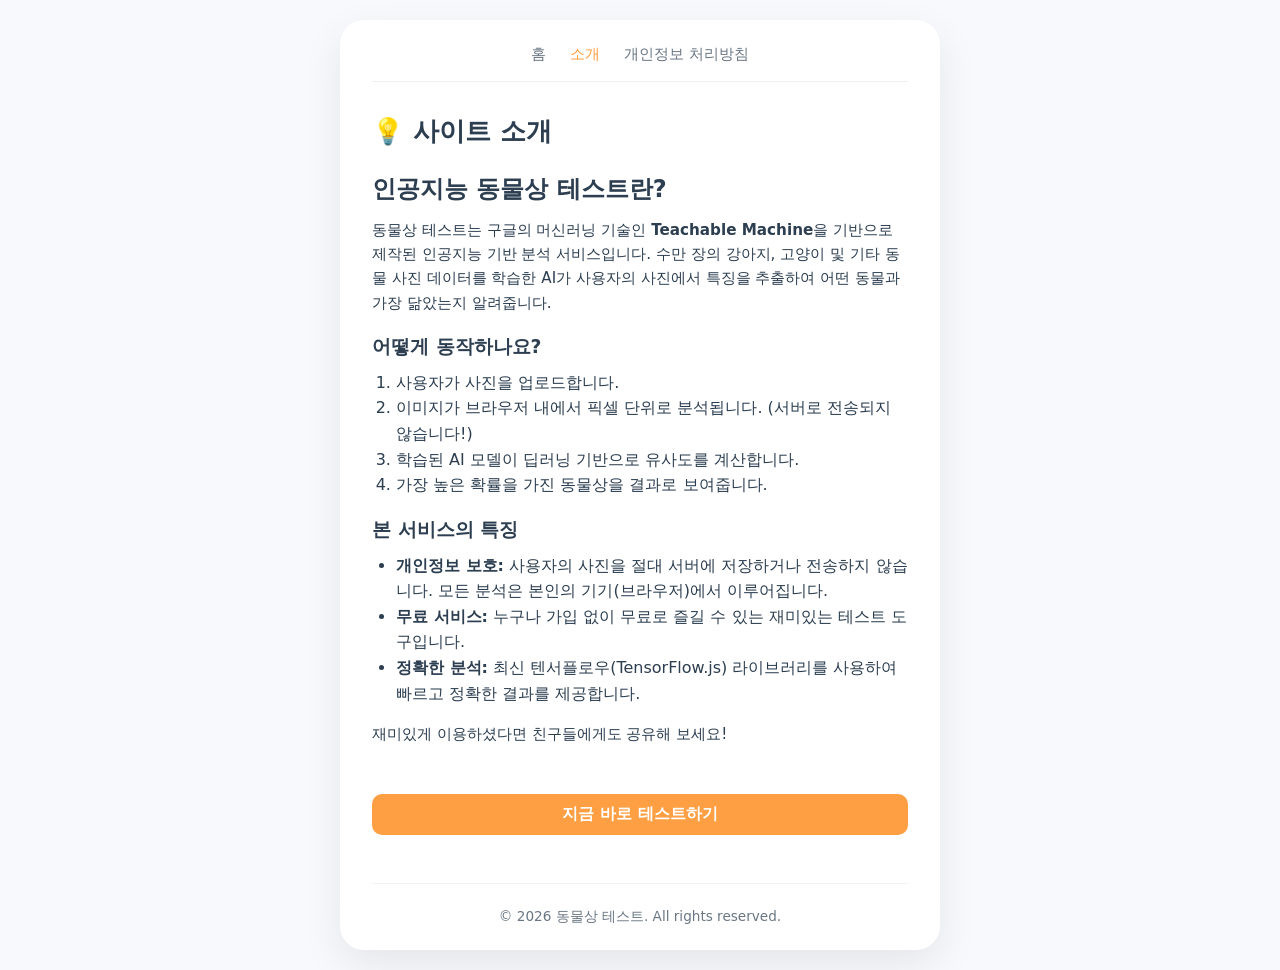
==== about.html @ b1c11bd7 "chore: optimize site for Google AdSense approval" ====
<!DOCTYPE html>
<html lang="ko">
<head>
  <meta charset="UTF-8">
  <meta name="viewport" content="width=device-width, initial-scale=1.0">
  <title>소개 - 동물상 테스트</title>
  <link href="./style.css" rel="stylesheet">
</head>
<body class="light-mode">
  <div class="container">
    <nav class="nav-bar">
      <a href="./index.html" class="nav-link">홈</a>
      <a href="./about.html" class="nav-link active">소개</a>
      <a href="./privacy.html" class="nav-link">개인정보 처리방침</a>
    </nav>
    <header>
      <h1>💡 사이트 소개</h1>
    </header>
    <main class="content-page" style="text-align: left;">
      <h2>인공지능 동물상 테스트란?</h2>
      <p>동물상 테스트는 구글의 머신러닝 기술인 <strong>Teachable Machine</strong>을 기반으로 제작된 인공지능 기반 분석 서비스입니다. 수만 장의 강아지, 고양이 및 기타 동물 사진 데이터를 학습한 AI가 사용자의 사진에서 특징을 추출하여 어떤 동물과 가장 닮았는지 알려줍니다.</p>

      <h3>어떻게 동작하나요?</h3>
      <ol>
        <li>사용자가 사진을 업로드합니다.</li>
        <li>이미지가 브라우저 내에서 픽셀 단위로 분석됩니다. (서버로 전송되지 않습니다!)</li>
        <li>학습된 AI 모델이 딥러닝 기반으로 유사도를 계산합니다.</li>
        <li>가장 높은 확률을 가진 동물상을 결과로 보여줍니다.</li>
      </ol>

      <h3>본 서비스의 특징</h3>
      <ul>
        <li><strong>개인정보 보호:</strong> 사용자의 사진을 절대 서버에 저장하거나 전송하지 않습니다. 모든 분석은 본인의 기기(브라우저)에서 이루어집니다.</li>
        <li><strong>무료 서비스:</strong> 누구나 가입 없이 무료로 즐길 수 있는 재미있는 테스트 도구입니다.</li>
        <li><strong>정확한 분석:</strong> 최신 텐서플로우(TensorFlow.js) 라이브러리를 사용하여 빠르고 정확한 결과를 제공합니다.</li>
      </ul>

      <p style="margin-top: 1rem;">재미있게 이용하셨다면 친구들에게도 공유해 보세요!</p>

      <a href="./index.html" class="btn-retry" style="display: inline-block; margin-top: 2rem; text-decoration: none; text-align: center; width: 100%;">지금 바로 테스트하기</a>
    </main>
    <footer class="site-footer">
      <p>&copy; 2026 동물상 테스트. All rights reserved.</p>
    </footer>
  </div>
</body>
</html>
---- style.css ----
:root {
  --bg-color: #f7f9fc;
  --container-bg: #ffffff;
  --text-color: #2c3e50;
  --primary-color: #ff9f43;
  --primary-hover: #ee5253;
  --accent-color: #1dd1a1;
  --shadow: rgba(0, 0, 0, 0.08);
  --progress-bg: #ecf0f1;
}

.dark-mode {
  --bg-color: #1e272e;
  --container-bg: #2f3542;
  --text-color: #f1f2f6;
  --primary-color: #feca57;
  --primary-hover: #ff9f43;
  --accent-color: #55efc4;
  --shadow: rgba(0, 0, 0, 0.3);
  --progress-bg: #57606f;
}

* {
  box-sizing: border-box;
  margin: 0;
  padding: 0;
  transition: background-color 0.3s, color 0.3s;
}

body {
  font-family: 'Pretendard', -apple-system, BlinkMacSystemFont, system-ui, Roboto, sans-serif;
  background-color: var(--bg-color);
  color: var(--text-color);
  display: flex;
  justify-content: center;
  align-items: center;
  min-height: 100vh;
  padding: 20px;
}

.container {
  background-color: var(--container-bg);
  padding: 1.5rem 2rem;
  border-radius: 24px;
  box-shadow: 0 15px 40px var(--shadow);
  width: 100%;
  max-width: 600px;
  text-align: center;
}

/* Navigation */
.nav-bar {
  display: flex;
  justify-content: center;
  gap: 1.5rem;
  margin-bottom: 2rem;
  padding-bottom: 1rem;
  border-bottom: 1px solid var(--progress-bg);
}

.nav-link {
  text-decoration: none;
  color: var(--text-color);
  font-weight: 500;
  font-size: 0.95rem;
  opacity: 0.7;
}

.nav-link:hover, .nav-link.active {
  opacity: 1;
  color: var(--primary-color);
}

header {
  display: flex;
  justify-content: space-between;
  align-items: center;
  margin-bottom: 1.5rem;
}

h1 {
  font-size: 1.6rem;
}

.subtitle {
  font-size: 1rem;
  opacity: 0.8;
  margin-bottom: 1.5rem;
}

/* Ad Placeholder */
.ad-placeholder {
  background-color: var(--progress-bg);
  border-radius: 12px;
  display: flex;
  justify-content: center;
  align-items: center;
  margin: 1.5rem 0;
  min-height: 100px;
  border: 1px dashed #ccc;
}

.btn-theme {
  padding: 6px 12px;
  border: none;
  border-radius: 10px;
  background-color: var(--bg-color);
  color: var(--text-color);
  cursor: pointer;
  font-size: 0.85rem;
}

.upload-container {
  width: 100%;
  aspect-ratio: 4 / 3;
  border: 3px dashed #cbd5e0;
  border-radius: 20px;
  display: flex;
  justify-content: center;
  align-items: center;
  cursor: pointer;
  position: relative;
  overflow: hidden;
}

#image-preview {
  width: 100%;
  height: 100%;
  object-fit: contain;
  background-color: #000;
}

.loading { margin-top: 1rem; }
.spinner {
  width: 30px; height: 30px;
  border: 4px solid var(--progress-bg);
  border-top-color: var(--primary-color);
  border-radius: 50%;
  margin: 0 auto 10px;
  animation: spin 1s linear infinite;
}

@keyframes spin { to { transform: rotate(360deg); } }

.result-section { margin-top: 2rem; }
#result-title { font-size: 1.8rem; margin-bottom: 1.5rem; color: var(--primary-color); }

.bar-container { margin-bottom: 12px; text-align: left; }
.bar-label { display: flex; justify-content: space-between; margin-bottom: 4px; font-weight: 600; font-size: 0.85rem; }
.bar-outer { width: 100%; height: 16px; background-color: var(--progress-bg); border-radius: 8px; overflow: hidden; }
.bar-inner { height: 100%; border-radius: 8px; transition: width 0.8s ease-out; }

.dog-bar { background-color: #ff9f43; }
.cat-bar { background-color: #54a0ff; }
.others-bar { background-color: #1dd1a1; }

.btn-retry {
  padding: 10px 24px;
  font-size: 1rem;
  font-weight: bold;
  border: none;
  border-radius: 10px;
  background-color: var(--primary-color);
  color: white;
  cursor: pointer;
}

/* Content Pages */
.content-page h2 { margin-top: 1.5rem; margin-bottom: 0.8rem; }
.content-page h3 { margin-top: 1.2rem; margin-bottom: 0.6rem; }
.content-page p { line-height: 1.6; margin-bottom: 1rem; font-size: 0.95rem; }
.content-page ul, .content-page ol { margin-left: 1.5rem; margin-bottom: 1rem; line-height: 1.6; }

/* Info Section (Index) */
.info-section {
  text-align: left;
  margin-top: 3rem;
  padding: 1.5rem;
  background-color: var(--bg-color);
  border-radius: 16px;
}
.info-section h2 { font-size: 1.3rem; margin-bottom: 1rem; }
.info-section h3 { font-size: 1.1rem; margin-top: 1.2rem; margin-bottom: 0.6rem; }
.info-section p, .info-section li { font-size: 0.9rem; line-height: 1.6; opacity: 0.9; }

/* Contact Section */
.contact-section { margin-top: 2rem; text-align: left; border-top: 1px solid var(--progress-bg); padding-top: 1.5rem; }
.form-group { margin-bottom: 0.8rem; }
.form-group label { display: block; font-size: 0.8rem; margin-bottom: 0.3rem; }
.form-group input, .form-group textarea {
  width: 100%; padding: 0.7rem; border: 1px solid #ddd; border-radius: 8px;
  background-color: var(--bg-color); color: var(--text-color); font-family: inherit;
}
.btn-submit { width: 100%; padding: 0.8rem; border: none; border-radius: 8px; background-color: #2ecc71; color: white; cursor: pointer; font-weight: bold; }

/* Footer */
.site-footer {
  margin-top: 3rem;
  padding-top: 1.5rem;
  border-top: 1px solid var(--progress-bg);
  font-size: 0.85rem;
  opacity: 0.7;
}
.footer-links { margin-top: 0.5rem; }
.footer-links a { text-decoration: none; color: var(--text-color); margin: 0 5px; }

@media (max-width: 480px) {
  .container { padding: 1rem 1.2rem; }
  h1 { font-size: 1.4rem; }
  .nav-bar { gap: 0.8rem; }
  .nav-link { font-size: 0.85rem; }
}
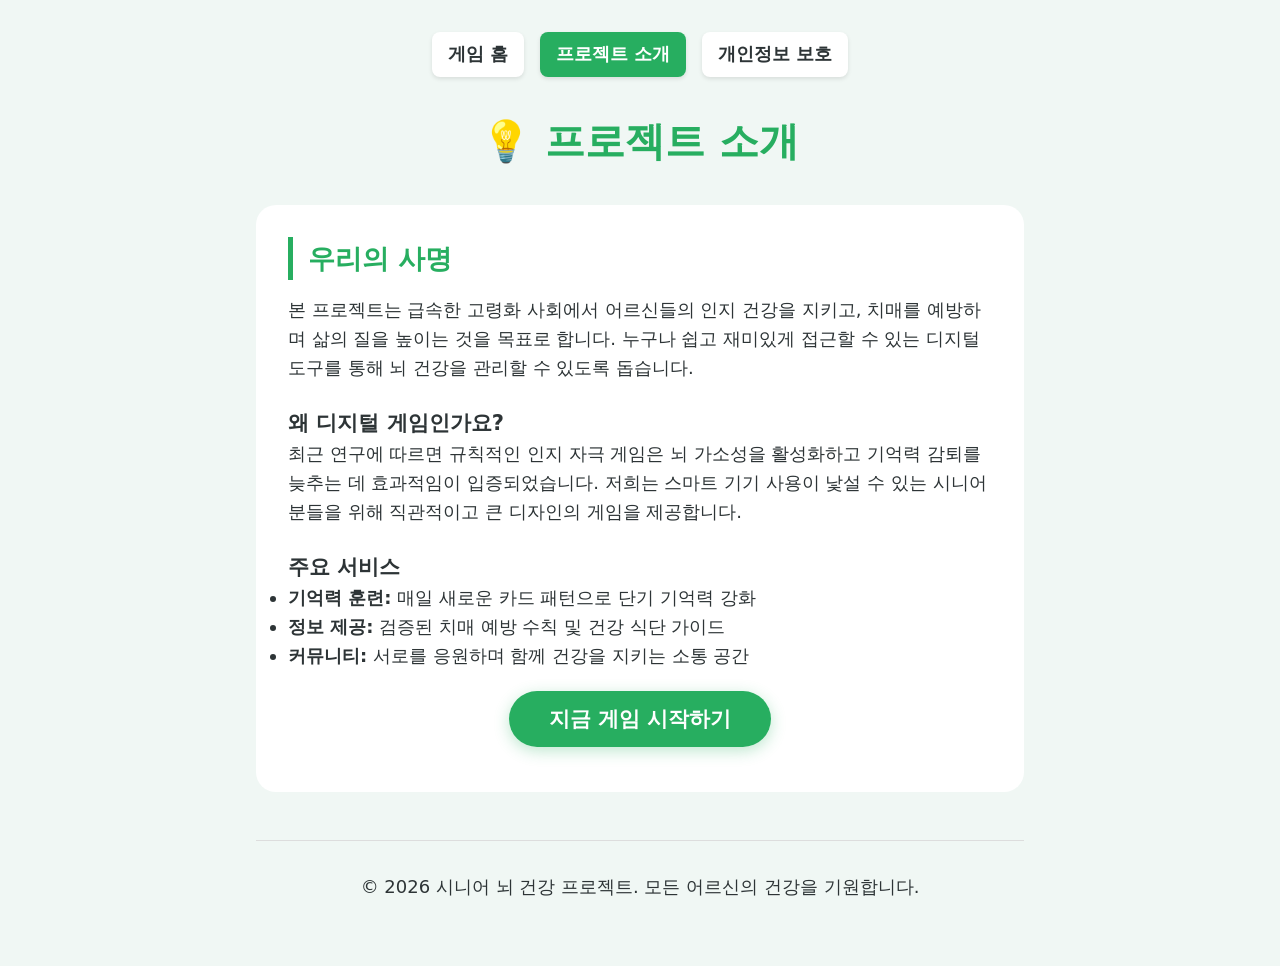
==== commit ee1c009d: "feat: complete high-quality dementia prevention game for seniors for AdSense approval" ====
--- a/about.html
+++ b/about.html
@@ -3,44 +3,42 @@
 <head>
   <meta charset="UTF-8">
   <meta name="viewport" content="width=device-width, initial-scale=1.0">
-  <title>소개 - 동물상 테스트</title>
-  <link href="./style.css" rel="stylesheet">
+  <title>프로젝트 소개 - 시니어 뇌 건강 프로젝트</title>
+  <link rel="stylesheet" href="./style.css">
 </head>
-<body class="light-mode">
+<body>
   <div class="container">
     <nav class="nav-bar">
-      <a href="./index.html" class="nav-link">홈</a>
-      <a href="./about.html" class="nav-link active">소개</a>
-      <a href="./privacy.html" class="nav-link">개인정보 처리방침</a>
+      <a href="./index.html" class="nav-link">게임 홈</a>
+      <a href="./about.html" class="nav-link active">프로젝트 소개</a>
+      <a href="./privacy.html" class="nav-link">개인정보 보호</a>
     </nav>
+
     <header>
-      <h1>💡 사이트 소개</h1>
+      <h1>💡 프로젝트 소개</h1>
     </header>
-    <main class="content-page" style="text-align: left;">
-      <h2>인공지능 동물상 테스트란?</h2>
-      <p>동물상 테스트는 구글의 머신러닝 기술인 <strong>Teachable Machine</strong>을 기반으로 제작된 인공지능 기반 분석 서비스입니다. 수만 장의 강아지, 고양이 및 기타 동물 사진 데이터를 학습한 AI가 사용자의 사진에서 특징을 추출하여 어떤 동물과 가장 닮았는지 알려줍니다.</p>
 
-      <h3>어떻게 동작하나요?</h3>
-      <ol>
-        <li>사용자가 사진을 업로드합니다.</li>
-        <li>이미지가 브라우저 내에서 픽셀 단위로 분석됩니다. (서버로 전송되지 않습니다!)</li>
-        <li>학습된 AI 모델이 딥러닝 기반으로 유사도를 계산합니다.</li>
-        <li>가장 높은 확률을 가진 동물상을 결과로 보여줍니다.</li>
-      </ol>
+    <main class="article-section">
+      <h2>우리의 사명</h2>
+      <p>본 프로젝트는 급속한 고령화 사회에서 어르신들의 인지 건강을 지키고, 치매를 예방하며 삶의 질을 높이는 것을 목표로 합니다. 누구나 쉽고 재미있게 접근할 수 있는 디지털 도구를 통해 뇌 건강을 관리할 수 있도록 돕습니다.</p>
 
-      <h3>본 서비스의 특징</h3>
+      <h3>왜 디지털 게임인가요?</h3>
+      <p>최근 연구에 따르면 규칙적인 인지 자극 게임은 뇌 가소성을 활성화하고 기억력 감퇴를 늦추는 데 효과적임이 입증되었습니다. 저희는 스마트 기기 사용이 낯설 수 있는 시니어분들을 위해 직관적이고 큰 디자인의 게임을 제공합니다.</p>
+
+      <h3>주요 서비스</h3>
       <ul>
-        <li><strong>개인정보 보호:</strong> 사용자의 사진을 절대 서버에 저장하거나 전송하지 않습니다. 모든 분석은 본인의 기기(브라우저)에서 이루어집니다.</li>
-        <li><strong>무료 서비스:</strong> 누구나 가입 없이 무료로 즐길 수 있는 재미있는 테스트 도구입니다.</li>
-        <li><strong>정확한 분석:</strong> 최신 텐서플로우(TensorFlow.js) 라이브러리를 사용하여 빠르고 정확한 결과를 제공합니다.</li>
+        <li><strong>기억력 훈련:</strong> 매일 새로운 카드 패턴으로 단기 기억력 강화</li>
+        <li><strong>정보 제공:</strong> 검증된 치매 예방 수칙 및 건강 식단 가이드</li>
+        <li><strong>커뮤니티:</strong> 서로를 응원하며 함께 건강을 지키는 소통 공간</li>
       </ul>
 
-      <p style="margin-top: 1rem;">재미있게 이용하셨다면 친구들에게도 공유해 보세요!</p>
+      <p style="margin-top: 2rem; text-align: center;">
+        <a href="./index.html" class="btn-main" style="text-decoration: none;">지금 게임 시작하기</a>
+      </p>
+    </main>
 
-      <a href="./index.html" class="btn-retry" style="display: inline-block; margin-top: 2rem; text-decoration: none; text-align: center; width: 100%;">지금 바로 테스트하기</a>
-    </main>
-    <footer class="site-footer">
-      <p>&copy; 2026 동물상 테스트. All rights reserved.</p>
+    <footer>
+      <p>&copy; 2026 시니어 뇌 건강 프로젝트. 모든 어르신의 건강을 기원합니다.</p>
     </footer>
   </div>
 </body>
--- a/style.css
+++ b/style.css
@@ -1,212 +1,198 @@
 :root {
-  --bg-color: #f7f9fc;
+  --bg-color: #f0f7f4;
   --container-bg: #ffffff;
-  --text-color: #2c3e50;
-  --primary-color: #ff9f43;
-  --primary-hover: #ee5253;
-  --accent-color: #1dd1a1;
-  --shadow: rgba(0, 0, 0, 0.08);
-  --progress-bg: #ecf0f1;
-}
-
-.dark-mode {
-  --bg-color: #1e272e;
-  --container-bg: #2f3542;
-  --text-color: #f1f2f6;
-  --primary-color: #feca57;
-  --primary-hover: #ff9f43;
-  --accent-color: #55efc4;
-  --shadow: rgba(0, 0, 0, 0.3);
-  --progress-bg: #57606f;
+  --text-color: #2d3436;
+  --primary-color: #27ae60;
+  --primary-hover: #219150;
+  --accent-color: #e67e22;
+  --card-bg: #ecf0f1;
+  --card-match: #2ecc71;
+  --shadow: rgba(0, 0, 0, 0.1);
+  --font-main: 'Pretendard', -apple-system, BlinkMacSystemFont, system-ui, Roboto, sans-serif;
 }
 
 * {
   box-sizing: border-box;
   margin: 0;
   padding: 0;
-  transition: background-color 0.3s, color 0.3s;
 }
 
 body {
-  font-family: 'Pretendard', -apple-system, BlinkMacSystemFont, system-ui, Roboto, sans-serif;
+  font-family: var(--font-main);
   background-color: var(--bg-color);
   color: var(--text-color);
-  display: flex;
-  justify-content: center;
-  align-items: center;
-  min-height: 100vh;
-  padding: 20px;
+  line-height: 1.6;
+  font-size: 18px; /* 시니어 대상 큰 폰트 */
 }
 
 .container {
-  background-color: var(--container-bg);
-  padding: 1.5rem 2rem;
-  border-radius: 24px;
-  box-shadow: 0 15px 40px var(--shadow);
-  width: 100%;
-  max-width: 600px;
-  text-align: center;
+  max-width: 800px;
+  margin: 0 auto;
+  padding: 2rem 1rem;
 }
 
-/* Navigation */
+/* Header & Nav */
+header {
+  text-align: center;
+  margin-bottom: 2rem;
+}
+
+h1 {
+  font-size: 2.5rem;
+  color: var(--primary-color);
+  margin-bottom: 0.5rem;
+}
+
 .nav-bar {
   display: flex;
   justify-content: center;
-  gap: 1.5rem;
+  gap: 1rem;
   margin-bottom: 2rem;
-  padding-bottom: 1rem;
-  border-bottom: 1px solid var(--progress-bg);
+  flex-wrap: wrap;
 }
 
 .nav-link {
   text-decoration: none;
   color: var(--text-color);
-  font-weight: 500;
-  font-size: 0.95rem;
-  opacity: 0.7;
+  font-weight: bold;
+  padding: 0.5rem 1rem;
+  border-radius: 8px;
+  background: white;
+  box-shadow: 0 2px 4px var(--shadow);
 }
 
-.nav-link:hover, .nav-link.active {
-  opacity: 1;
-  color: var(--primary-color);
+.nav-link.active {
+  background: var(--primary-color);
+  color: white;
 }
 
-header {
-  display: flex;
-  justify-content: space-between;
-  align-items: center;
-  margin-bottom: 1.5rem;
+/* Game Styles */
+.game-section {
+  background: white;
+  padding: 2rem;
+  border-radius: 20px;
+  box-shadow: 0 10px 30px var(--shadow);
+  text-align: center;
+  margin-bottom: 3rem;
 }
 
-h1 {
-  font-size: 1.6rem;
+.game-info {
+  display: flex;
+  justify-content: space-around;
+  margin-bottom: 1.5rem;
+  font-weight: bold;
+  font-size: 1.2rem;
 }
 
-.subtitle {
-  font-size: 1rem;
-  opacity: 0.8;
-  margin-bottom: 1.5rem;
+.card-grid {
+  display: grid;
+  grid-template-columns: repeat(4, 1fr);
+  gap: 15px;
+  max-width: 500px;
+  margin: 0 auto;
 }
 
-/* Ad Placeholder */
-.ad-placeholder {
-  background-color: var(--progress-bg);
+.card {
+  aspect-ratio: 1/1;
+  background-color: var(--card-bg);
   border-radius: 12px;
   display: flex;
   justify-content: center;
   align-items: center;
-  margin: 1.5rem 0;
-  min-height: 100px;
-  border: 1px dashed #ccc;
+  font-size: 2.5rem;
+  cursor: pointer;
+  transition: transform 0.3s, background-color 0.3s;
+  user-select: none;
 }
 
-.btn-theme {
-  padding: 6px 12px;
-  border: none;
-  border-radius: 10px;
-  background-color: var(--bg-color);
-  color: var(--text-color);
-  cursor: pointer;
-  font-size: 0.85rem;
+.card:hover {
+  transform: scale(1.05);
 }
 
-.upload-container {
-  width: 100%;
-  aspect-ratio: 4 / 3;
-  border: 3px dashed #cbd5e0;
-  border-radius: 20px;
-  display: flex;
-  justify-content: center;
-  align-items: center;
-  cursor: pointer;
-  position: relative;
-  overflow: hidden;
+.card.flipped {
+  background-color: white;
+  box-shadow: inset 0 0 0 3px var(--primary-color);
 }
 
-#image-preview {
-  width: 100%;
-  height: 100%;
-  object-fit: contain;
-  background-color: #000;
+.card.matched {
+  background-color: var(--card-match);
+  color: white;
+  cursor: default;
+  transform: none;
 }
 
-.loading { margin-top: 1rem; }
-.spinner {
-  width: 30px; height: 30px;
-  border: 4px solid var(--progress-bg);
-  border-top-color: var(--primary-color);
-  border-radius: 50%;
-  margin: 0 auto 10px;
-  animation: spin 1s linear infinite;
-}
-
-@keyframes spin { to { transform: rotate(360deg); } }
-
-.result-section { margin-top: 2rem; }
-#result-title { font-size: 1.8rem; margin-bottom: 1.5rem; color: var(--primary-color); }
-
-.bar-container { margin-bottom: 12px; text-align: left; }
-.bar-label { display: flex; justify-content: space-between; margin-bottom: 4px; font-weight: 600; font-size: 0.85rem; }
-.bar-outer { width: 100%; height: 16px; background-color: var(--progress-bg); border-radius: 8px; overflow: hidden; }
-.bar-inner { height: 100%; border-radius: 8px; transition: width 0.8s ease-out; }
-
-.dog-bar { background-color: #ff9f43; }
-.cat-bar { background-color: #54a0ff; }
-.others-bar { background-color: #1dd1a1; }
-
-.btn-retry {
-  padding: 10px 24px;
-  font-size: 1rem;
+.btn-main {
+  margin-top: 2rem;
+  padding: 1rem 2.5rem;
+  font-size: 1.3rem;
   font-weight: bold;
   border: none;
-  border-radius: 10px;
+  border-radius: 50px;
   background-color: var(--primary-color);
   color: white;
   cursor: pointer;
+  box-shadow: 0 4px 15px rgba(39, 174, 96, 0.3);
 }
 
-/* Content Pages */
-.content-page h2 { margin-top: 1.5rem; margin-bottom: 0.8rem; }
-.content-page h3 { margin-top: 1.2rem; margin-bottom: 0.6rem; }
-.content-page p { line-height: 1.6; margin-bottom: 1rem; font-size: 0.95rem; }
-.content-page ul, .content-page ol { margin-left: 1.5rem; margin-bottom: 1rem; line-height: 1.6; }
+.btn-main:hover {
+  background-color: var(--primary-hover);
+}
 
-/* Info Section (Index) */
-.info-section {
+/* Info Section (AdSense Content) */
+.article-section {
+  background: white;
+  padding: 2rem;
+  border-radius: 20px;
+  margin-bottom: 2rem;
   text-align: left;
-  margin-top: 3rem;
-  padding: 1.5rem;
-  background-color: var(--bg-color);
-  border-radius: 16px;
 }
-.info-section h2 { font-size: 1.3rem; margin-bottom: 1rem; }
-.info-section h3 { font-size: 1.1rem; margin-top: 1.2rem; margin-bottom: 0.6rem; }
-.info-section p, .info-section li { font-size: 0.9rem; line-height: 1.6; opacity: 0.9; }
 
-/* Contact Section */
-.contact-section { margin-top: 2rem; text-align: left; border-top: 1px solid var(--progress-bg); padding-top: 1.5rem; }
-.form-group { margin-bottom: 0.8rem; }
-.form-group label { display: block; font-size: 0.8rem; margin-bottom: 0.3rem; }
-.form-group input, .form-group textarea {
-  width: 100%; padding: 0.7rem; border: 1px solid #ddd; border-radius: 8px;
-  background-color: var(--bg-color); color: var(--text-color); font-family: inherit;
+.article-section h2 {
+  color: var(--primary-color);
+  margin-bottom: 1rem;
+  border-left: 5px solid var(--primary-color);
+  padding-left: 15px;
 }
-.btn-submit { width: 100%; padding: 0.8rem; border: none; border-radius: 8px; background-color: #2ecc71; color: white; cursor: pointer; font-weight: bold; }
+
+.article-section p {
+  margin-bottom: 1.5rem;
+}
+
+.info-grid {
+  display: grid;
+  grid-template-columns: 1fr 1fr;
+  gap: 20px;
+}
+
+/* Ad Space */
+.ad-space {
+  margin: 2rem 0;
+  padding: 1rem;
+  background: #f9f9f9;
+  border: 1px dashed #ccc;
+  text-align: center;
+  font-size: 0.8rem;
+  color: #999;
+}
 
 /* Footer */
-.site-footer {
+footer {
+  text-align: center;
+  padding: 2rem;
+  border-top: 1px solid #ddd;
   margin-top: 3rem;
-  padding-top: 1.5rem;
-  border-top: 1px solid var(--progress-bg);
-  font-size: 0.85rem;
-  opacity: 0.7;
 }
-.footer-links { margin-top: 0.5rem; }
-.footer-links a { text-decoration: none; color: var(--text-color); margin: 0 5px; }
 
-@media (max-width: 480px) {
-  .container { padding: 1rem 1.2rem; }
-  h1 { font-size: 1.4rem; }
-  .nav-bar { gap: 0.8rem; }
-  .nav-link { font-size: 0.85rem; }
+.footer-links a {
+  text-decoration: none;
+  color: #666;
+  margin: 0 10px;
+  font-size: 0.9rem;
 }
+
+@media (max-width: 600px) {
+  .info-grid { grid-template-columns: 1fr; }
+  .card-grid { gap: 10px; }
+  .card { font-size: 2rem; }
+  h1 { font-size: 2rem; }
+}
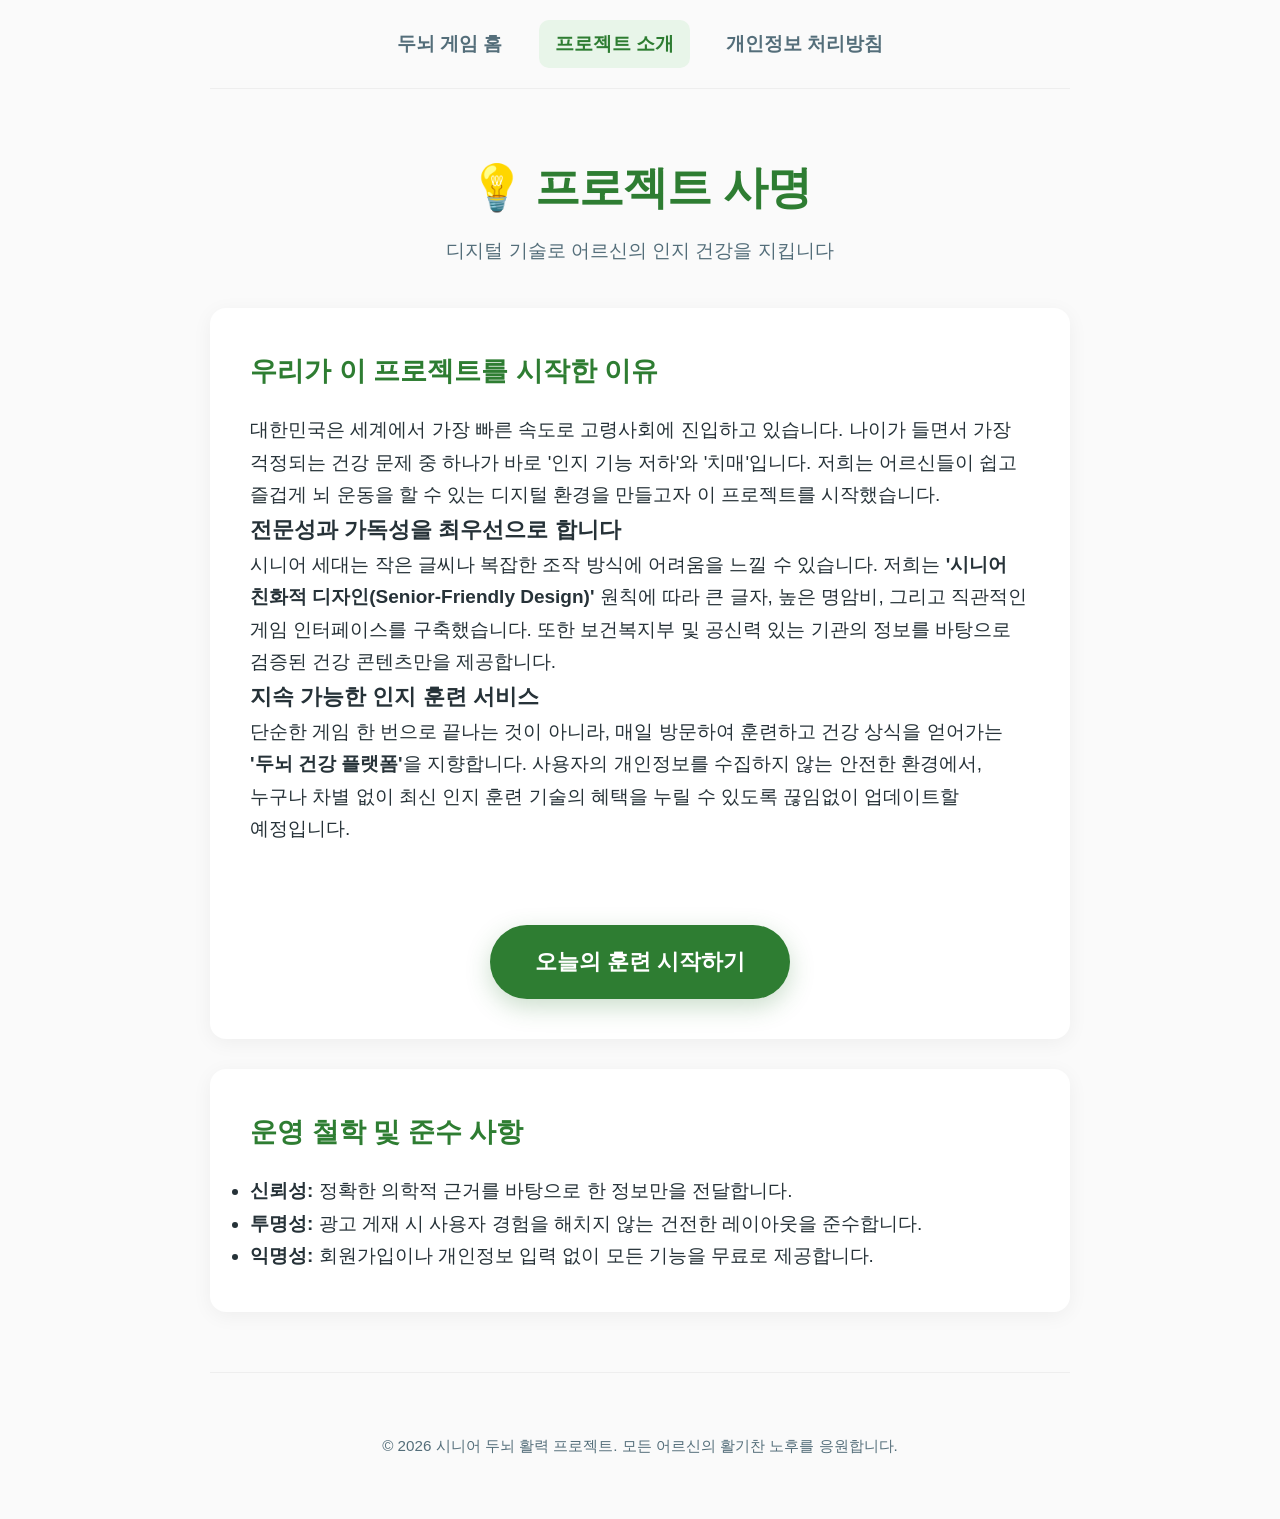
==== commit d698d07b: "feat: upgrade to high-quality senior health platform for AdSense approval" ====
--- a/about.html
+++ b/about.html
@@ -3,42 +3,53 @@
 <head>
   <meta charset="UTF-8">
   <meta name="viewport" content="width=device-width, initial-scale=1.0">
-  <title>프로젝트 소개 - 시니어 뇌 건강 프로젝트</title>
+  <title>프로젝트 소개 | 시니어 두뇌 활력 프로젝트</title>
+  <meta name="google-adsense-account" content="ca-pub-5621749458356949">
+  <script async src="https://pagead2.googlesyndication.com/pagead/js/adsbygoogle.js?client=ca-pub-5621749458356949"
+     crossorigin="anonymous"></script>
   <link rel="stylesheet" href="./style.css">
 </head>
 <body>
   <div class="container">
     <nav class="nav-bar">
-      <a href="./index.html" class="nav-link">게임 홈</a>
+      <a href="./index.html" class="nav-link">두뇌 게임 홈</a>
       <a href="./about.html" class="nav-link active">프로젝트 소개</a>
-      <a href="./privacy.html" class="nav-link">개인정보 보호</a>
+      <a href="./privacy.html" class="nav-link">개인정보 처리방침</a>
     </nav>
 
-    <header>
-      <h1>💡 프로젝트 소개</h1>
+    <header class="main-header">
+      <h1>💡 프로젝트 사명</h1>
+      <p class="tagline">디지털 기술로 어르신의 인지 건강을 지킵니다</p>
     </header>
 
-    <main class="article-section">
-      <h2>우리의 사명</h2>
-      <p>본 프로젝트는 급속한 고령화 사회에서 어르신들의 인지 건강을 지키고, 치매를 예방하며 삶의 질을 높이는 것을 목표로 합니다. 누구나 쉽고 재미있게 접근할 수 있는 디지털 도구를 통해 뇌 건강을 관리할 수 있도록 돕습니다.</p>
+    <main class="expert-content">
+      <section class="article-card">
+        <h2>우리가 이 프로젝트를 시작한 이유</h2>
+        <p>대한민국은 세계에서 가장 빠른 속도로 고령사회에 진입하고 있습니다. 나이가 들면서 가장 걱정되는 건강 문제 중 하나가 바로 '인지 기능 저하'와 '치매'입니다. 저희는 어르신들이 쉽고 즐겁게 뇌 운동을 할 수 있는 디지털 환경을 만들고자 이 프로젝트를 시작했습니다.</p>
 
-      <h3>왜 디지털 게임인가요?</h3>
-      <p>최근 연구에 따르면 규칙적인 인지 자극 게임은 뇌 가소성을 활성화하고 기억력 감퇴를 늦추는 데 효과적임이 입증되었습니다. 저희는 스마트 기기 사용이 낯설 수 있는 시니어분들을 위해 직관적이고 큰 디자인의 게임을 제공합니다.</p>
+        <h3>전문성과 가독성을 최우선으로 합니다</h3>
+        <p>시니어 세대는 작은 글씨나 복잡한 조작 방식에 어려움을 느낄 수 있습니다. 저희는 <strong>'시니어 친화적 디자인(Senior-Friendly Design)'</strong> 원칙에 따라 큰 글자, 높은 명암비, 그리고 직관적인 게임 인터페이스를 구축했습니다. 또한 보건복지부 및 공신력 있는 기관의 정보를 바탕으로 검증된 건강 콘텐츠만을 제공합니다.</p>
 
-      <h3>주요 서비스</h3>
-      <ul>
-        <li><strong>기억력 훈련:</strong> 매일 새로운 카드 패턴으로 단기 기억력 강화</li>
-        <li><strong>정보 제공:</strong> 검증된 치매 예방 수칙 및 건강 식단 가이드</li>
-        <li><strong>커뮤니티:</strong> 서로를 응원하며 함께 건강을 지키는 소통 공간</li>
-      </ul>
+        <h3>지속 가능한 인지 훈련 서비스</h3>
+        <p>단순한 게임 한 번으로 끝나는 것이 아니라, 매일 방문하여 훈련하고 건강 상식을 얻어가는 <strong>'두뇌 건강 플랫폼'</strong>을 지향합니다. 사용자의 개인정보를 수집하지 않는 안전한 환경에서, 누구나 차별 없이 최신 인지 훈련 기술의 혜택을 누릴 수 있도록 끊임없이 업데이트할 예정입니다.</p>
 
-      <p style="margin-top: 2rem; text-align: center;">
-        <a href="./index.html" class="btn-main" style="text-decoration: none;">지금 게임 시작하기</a>
-      </p>
+        <div style="text-align: center; margin-top: 40px;">
+          <a href="./index.html" class="btn-primary" style="text-decoration: none; display: inline-block;">오늘의 훈련 시작하기</a>
+        </div>
+      </section>
+
+      <section class="article-card accent">
+        <h2>운영 철학 및 준수 사항</h2>
+        <ul>
+          <li><strong>신뢰성:</strong> 정확한 의학적 근거를 바탕으로 한 정보만을 전달합니다.</li>
+          <li><strong>투명성:</strong> 광고 게재 시 사용자 경험을 해치지 않는 건전한 레이아웃을 준수합니다.</li>
+          <li><strong>익명성:</strong> 회원가입이나 개인정보 입력 없이 모든 기능을 무료로 제공합니다.</li>
+        </ul>
+      </section>
     </main>
 
-    <footer>
-      <p>&copy; 2026 시니어 뇌 건강 프로젝트. 모든 어르신의 건강을 기원합니다.</p>
+    <footer class="main-footer">
+      <p>&copy; 2026 시니어 두뇌 활력 프로젝트. 모든 어르신의 활기찬 노후를 응원합니다.</p>
     </footer>
   </div>
 </body>
--- a/style.css
+++ b/style.css
@@ -1,14 +1,14 @@
 :root {
-  --bg-color: #f0f7f4;
-  --container-bg: #ffffff;
-  --text-color: #2d3436;
-  --primary-color: #27ae60;
-  --primary-hover: #219150;
-  --accent-color: #e67e22;
-  --card-bg: #ecf0f1;
-  --card-match: #2ecc71;
-  --shadow: rgba(0, 0, 0, 0.1);
-  --font-main: 'Pretendard', -apple-system, BlinkMacSystemFont, system-ui, Roboto, sans-serif;
+  --primary-color: #2e7d32; /* 신뢰감을 주는 숲속 초록색 */
+  --primary-light: #e8f5e9;
+  --secondary-color: #f57c00; /* 주의 집중을 위한 오렌지색 */
+  --text-dark: #263238;
+  --text-muted: #546e7a;
+  --bg-soft: #fafafa;
+  --white: #ffffff;
+  --shadow-soft: 0 4px 20px rgba(0, 0, 0, 0.05);
+  --border-radius: 16px;
+  --font-senior: 'Pretendard', -apple-system, BlinkMacSystemFont, 'Malgun Gothic', sans-serif;
 }
 
 * {
@@ -18,181 +18,267 @@
 }
 
 body {
-  font-family: var(--font-main);
-  background-color: var(--bg-color);
-  color: var(--text-color);
-  line-height: 1.6;
-  font-size: 18px; /* 시니어 대상 큰 폰트 */
+  font-family: var(--font-senior);
+  background-color: var(--bg-soft);
+  color: var(--text-dark);
+  line-height: 1.7;
+  font-size: 19px; /* 시니어를 위해 기본 폰트 크기 확대 */
+  word-break: keep-all; /* 한글 가독성 향상 */
 }
 
 .container {
-  max-width: 800px;
+  max-width: 900px;
   margin: 0 auto;
-  padding: 2rem 1rem;
-}
-
-/* Header & Nav */
-header {
-  text-align: center;
-  margin-bottom: 2rem;
-}
-
-h1 {
-  font-size: 2.5rem;
-  color: var(--primary-color);
-  margin-bottom: 0.5rem;
-}
-
+  padding: 0 20px;
+}
+
+/* Navigation */
 .nav-bar {
   display: flex;
   justify-content: center;
-  gap: 1rem;
-  margin-bottom: 2rem;
-  flex-wrap: wrap;
+  gap: 20px;
+  padding: 20px 0;
+  border-bottom: 1px solid #eee;
 }
 
 .nav-link {
   text-decoration: none;
-  color: var(--text-color);
-  font-weight: bold;
-  padding: 0.5rem 1rem;
-  border-radius: 8px;
-  background: white;
-  box-shadow: 0 2px 4px var(--shadow);
-}
-
-.nav-link.active {
-  background: var(--primary-color);
-  color: white;
+  color: var(--text-muted);
+  font-weight: 600;
+  padding: 8px 16px;
+  border-radius: 10px;
+  transition: all 0.2s;
+}
+
+.nav-link.active, .nav-link:hover {
+  color: var(--primary-color);
+  background-color: var(--primary-light);
+}
+
+/* Header */
+.main-header {
+  text-align: center;
+  padding: 60px 0 40px;
+}
+
+.main-header h1 {
+  font-size: 2.8rem;
+  color: var(--primary-color);
+  margin-bottom: 10px;
+  letter-spacing: -1px;
+}
+
+.tagline {
+  font-size: 1.2rem;
+  color: var(--text-muted);
+}
+
+/* Ad Containers */
+.ad-container {
+  margin: 30px 0;
+  padding: 20px;
+  background: #fff;
+  border: 1px solid #eee;
+  border-radius: var(--border-radius);
+  text-align: center;
+}
+
+.ad-label {
+  font-size: 0.8rem;
+  color: #ccc;
+  margin-bottom: 10px;
+  text-transform: uppercase;
 }
 
 /* Game Styles */
-.game-section {
-  background: white;
-  padding: 2rem;
-  border-radius: 20px;
-  box-shadow: 0 10px 30px var(--shadow);
-  text-align: center;
-  margin-bottom: 3rem;
-}
-
-.game-info {
-  display: flex;
-  justify-content: space-around;
-  margin-bottom: 1.5rem;
-  font-weight: bold;
-  font-size: 1.2rem;
+.game-wrapper {
+  background: var(--white);
+  padding: 40px;
+  border-radius: var(--border-radius);
+  box-shadow: var(--shadow-soft);
+  margin-bottom: 40px;
+}
+
+.section-title {
+  text-align: center;
+  margin-bottom: 30px;
+}
+
+.section-title h2 {
+  font-size: 1.8rem;
+  margin-bottom: 10px;
+}
+
+.game-stats {
+  display: flex;
+  justify-content: center;
+  gap: 40px;
+  margin-bottom: 30px;
+  font-weight: 700;
+  font-size: 1.3rem;
+  color: var(--primary-color);
 }
 
 .card-grid {
   display: grid;
   grid-template-columns: repeat(4, 1fr);
-  gap: 15px;
-  max-width: 500px;
+  gap: 20px;
+  max-width: 550px;
   margin: 0 auto;
 }
 
 .card {
   aspect-ratio: 1/1;
-  background-color: var(--card-bg);
-  border-radius: 12px;
+  background-color: #f1f3f4;
+  border-radius: 15px;
   display: flex;
   justify-content: center;
   align-items: center;
-  font-size: 2.5rem;
+  font-size: 3rem;
   cursor: pointer;
-  transition: transform 0.3s, background-color 0.3s;
-  user-select: none;
+  box-shadow: 0 4px 8px rgba(0,0,0,0.05);
+  transition: transform 0.2s, background-color 0.2s;
 }
 
 .card:hover {
-  transform: scale(1.05);
+  transform: translateY(-5px);
+  background-color: #e8eaed;
 }
 
 .card.flipped {
-  background-color: white;
-  box-shadow: inset 0 0 0 3px var(--primary-color);
+  background-color: var(--white);
+  border: 4px solid var(--primary-color);
 }
 
 .card.matched {
-  background-color: var(--card-match);
-  color: white;
+  background-color: var(--primary-light);
+  border: none;
   cursor: default;
-  transform: none;
-}
-
-.btn-main {
-  margin-top: 2rem;
-  padding: 1rem 2.5rem;
-  font-size: 1.3rem;
-  font-weight: bold;
+  opacity: 0.8;
+}
+
+.btn-primary {
+  display: block;
+  width: 100%;
+  max-width: 300px;
+  margin: 40px auto 0;
+  padding: 18px;
+  font-size: 1.4rem;
+  font-weight: 800;
   border: none;
   border-radius: 50px;
   background-color: var(--primary-color);
   color: white;
   cursor: pointer;
-  box-shadow: 0 4px 15px rgba(39, 174, 96, 0.3);
-}
-
-.btn-main:hover {
-  background-color: var(--primary-hover);
-}
-
-/* Info Section (AdSense Content) */
-.article-section {
-  background: white;
-  padding: 2rem;
-  border-radius: 20px;
-  margin-bottom: 2rem;
-  text-align: left;
-}
-
-.article-section h2 {
-  color: var(--primary-color);
-  margin-bottom: 1rem;
-  border-left: 5px solid var(--primary-color);
-  padding-left: 15px;
-}
-
-.article-section p {
-  margin-bottom: 1.5rem;
+  box-shadow: 0 8px 25px rgba(46, 125, 50, 0.25);
+}
+
+.btn-primary:hover {
+  background-color: #1b5e20;
+  transform: translateY(-2px);
+}
+
+.game-guide {
+  margin-top: 40px;
+  padding-top: 30px;
+  border-top: 2px dashed #eee;
+}
+
+.game-guide h3 {
+  margin-bottom: 15px;
+  color: var(--primary-color);
+}
+
+/* Article Cards (SEO/AdSense Content) */
+.expert-content {
+  margin-bottom: 60px;
+}
+
+.article-card {
+  background: var(--white);
+  padding: 40px;
+  border-radius: var(--border-radius);
+  margin-bottom: 30px;
+  box-shadow: var(--shadow-soft);
+}
+
+.article-card h2 {
+  font-size: 1.7rem;
+  margin-bottom: 20px;
+  color: var(--primary-color);
 }
 
 .info-grid {
   display: grid;
   grid-template-columns: 1fr 1fr;
-  gap: 20px;
-}
-
-/* Ad Space */
-.ad-space {
-  margin: 2rem 0;
-  padding: 1rem;
-  background: #f9f9f9;
-  border: 1px dashed #ccc;
-  text-align: center;
-  font-size: 0.8rem;
-  color: #999;
+  gap: 25px;
+  margin-top: 25px;
+}
+
+.info-box {
+  padding: 25px;
+  border-radius: 15px;
+}
+
+.info-box.green { background: #f1f8e9; border: 1px solid #dcedc8; }
+.info-box.red { background: #fff3e0; border: 1px solid #ffe0b2; }
+
+.info-box h3 {
+  font-size: 1.2rem;
+  margin-bottom: 15px;
+}
+
+.info-box ul {
+  padding-left: 20px;
+}
+
+.info-box li {
+  margin-bottom: 10px;
+}
+
+.food-tips {
+  display: flex;
+  flex-direction: column;
+  gap: 15px;
+}
+
+.food-item {
+  padding: 15px;
+  background: #fdfdfd;
+  border-left: 5px solid var(--secondary-color);
+  border-radius: 0 10px 10px 0;
+}
+
+/* Community Section */
+.community-section {
+  background: var(--white);
+  padding: 40px;
+  border-radius: var(--border-radius);
+  margin-bottom: 60px;
 }
 
 /* Footer */
-footer {
-  text-align: center;
-  padding: 2rem;
-  border-top: 1px solid #ddd;
-  margin-top: 3rem;
+.main-footer {
+  padding: 60px 0;
+  border-top: 1px solid #eee;
+  text-align: center;
+  color: var(--text-muted);
+  font-size: 0.95rem;
+}
+
+.footer-links {
+  margin-top: 15px;
 }
 
 .footer-links a {
+  color: var(--primary-color);
   text-decoration: none;
-  color: #666;
   margin: 0 10px;
-  font-size: 0.9rem;
-}
-
-@media (max-width: 600px) {
+}
+
+@media (max-width: 650px) {
   .info-grid { grid-template-columns: 1fr; }
   .card-grid { gap: 10px; }
-  .card { font-size: 2rem; }
-  h1 { font-size: 2rem; }
-}
+  .main-header h1 { font-size: 2rem; }
+  .article-card { padding: 25px; }
+}
